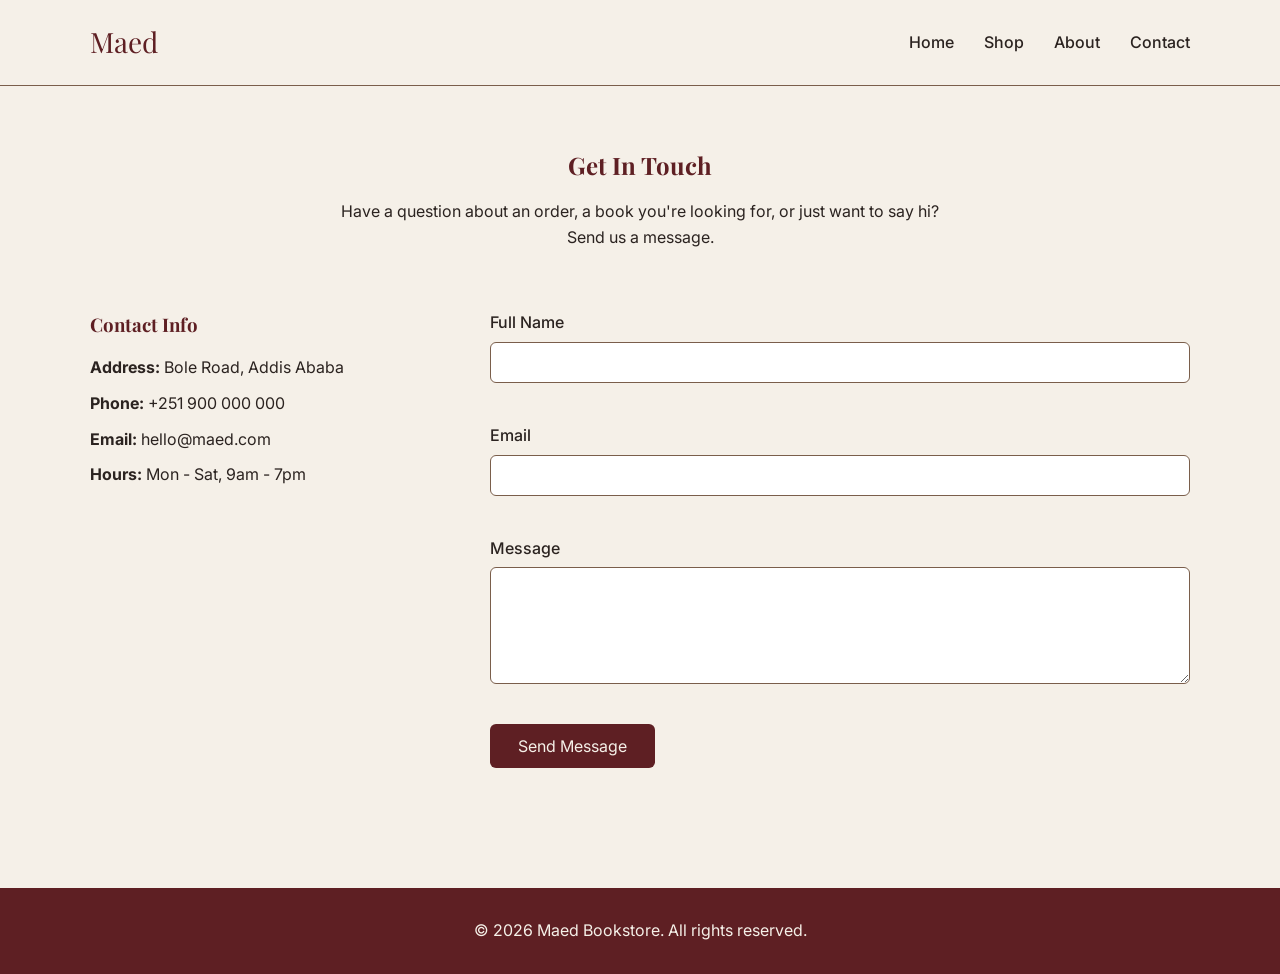
==== contact.html @ 31e7fc3f "updated contact page" ====
<!DOCTYPE html>
<html lang="en">

<head>
    <meta charset="UTF-8">
    <meta name="viewport" content="width=device-width, initial-scale=1.0">
    <title>Contact - Maed</title>

    <link
        href="https://fonts.googleapis.com/css2?family=Inter:wght@400;500;700&family=Playfair+Display:wght@400;600;700&display=swap"
        rel="stylesheet">
    <link rel="stylesheet" href="style.css">
    <link rel="stylesheet" href="contact.css">
</head>

<body>

    <header>
        <nav class="container">
            <div class="logo">Maed</div>
            <ul>
                <li><a href="index.html">Home</a></li>
                <li><a href="shop.html">Shop</a></li>
                <li><a href="about.html">About</a></li>
                <li><a href="contact.html">Contact</a></li>
            </ul>
        </nav>
    </header>

    <main class="container">

        <section class="contact-hero">
            <h1>Get In Touch</h1>
            <p>Have a question about an order, a book you're looking for, or just want to say hi? Send us a message.</p>
        </section>

        <section class="contact-wrapper">

            <div class="contact-info">
                <h3>Contact Info</h3>
                <p><strong>Address:</strong> Bole Road, Addis Ababa</p>
                <p><strong>Phone:</strong> +251 900 000 000</p>
                <p><strong>Email:</strong> hello@maed.com</p>
                <p><strong>Hours:</strong> Mon - Sat, 9am - 7pm</p>
            </div>

            <form id="contactForm" class="contact-form" novalidate>
                <div class="form-group">
                    <label for="name">Full Name</label>
                    <input type="text" id="name" name="name">
                    <span class="error-msg" id="nameError"></span>
                </div>

                <div class="form-group">
                    <label for="email">Email</label>
                    <input type="text" id="email" name="email">
                    <span class="error-msg" id="emailError"></span>
                </div>

                <div class="form-group">
                    <label for="message">Message</label>
                    <textarea id="message" name="message" rows="5"></textarea>
                    <span class="error-msg" id="messageError"></span>
                </div>

                <button type="submit" class="btn">Send Message</button>
            </form>

        </section>

    </main>

    <footer>
        <p>&copy; 2026 Maed Bookstore. All rights reserved.</p>
    </footer>

    <!-- confirmation modal -->
    <div id="successModal" class="modal-overlay">
        <div class="modal-box">
            <h3>Message Sent!</h3>
            <p>Thanks for reaching out, we'll get back to you soon.</p>
            <button id="closeModalBtn" class="btn">Close</button>
        </div>
    </div>

    <script src="contact.js"></script>
</body>

</html>
---- style.css ----
/* Maed - shared styles */

:root {
    --bg: #F5F0E8;
    --primary: #5E1F23;
    --secondary: #7A5E4B;
    --accent: #C9A24B;
    --text: #2B2320;
}

* {
    margin: 0;
    padding: 0;
    box-sizing: border-box;
}

body {
    font-family: 'Inter', sans-serif;
    background-color: var(--bg);
    color: var(--text);
    line-height: 1.6;
}

h1,
h2,
h3,
h4 {
    font-family: 'Playfair Display', serif;
    color: var(--primary);
    margin-bottom: 15px;
}

a {
    text-decoration: none;
    color: var(--text);
}

img {
    max-width: 100%;
    display: block;
}

.container {
    width: 90%;
    max-width: 1100px;
    margin: 0 auto;
}

/* Header / Nav */
header {
    background-color: var(--bg);
    border-bottom: 1px solid var(--secondary);
    padding: 20px 0;
}

nav {
    display: flex;
    justify-content: space-between;
    align-items: center;
}

.logo {
    font-family: 'Playfair Display', serif;
    font-size: 28px;
    color: var(--primary);
}

nav ul {
    list-style: none;
    display: flex;
    gap: 30px;
}

nav ul li a {
    font-weight: 500;
    transition: color 0.3s ease;
}

nav ul li a:hover {
    color: var(--accent);
}

/* Buttons */
.btn {
    display: inline-block;
    background-color: var(--primary);
    color: var(--bg);
    padding: 12px 28px;
    border: none;
    border-radius: 6px;
    cursor: pointer;
    font-family: 'Inter', sans-serif;
    font-size: 16px;
    transition: background-color 0.3s ease, transform 0.2s ease;
}

.btn:hover {
    background-color: var(--accent);
    color: var(--text);
    transform: translateY(-2px);
}

/* Footer */
footer {
    background-color: var(--primary);
    color: var(--bg);
    padding: 30px 0;
    margin-top: 60px;
    text-align: center;
}

footer a {
    color: var(--accent);
}

/* Responsive */
@media (max-width: 768px) {
    nav {
        flex-direction: column;
        gap: 15px;
    }

    nav ul {
        gap: 15px;
        flex-wrap: wrap;
        justify-content: center;
    }
}
---- contact.css ----
/* Contact page specific styles */

.contact-hero {
    padding: 60px 0 20px;
    text-align: center;
}

.contact-hero p {
    max-width: 600px;
    margin: 0 auto;
}

.contact-wrapper {
    display: flex;
    gap: 50px;
    padding: 40px 0 60px;
    flex-wrap: wrap;
}

.contact-info {
    flex: 1;
    min-width: 250px;
}

.contact-info h3 {
    margin-bottom: 15px;
}

.contact-info p {
    margin-bottom: 10px;
}

.contact-form {
    flex: 2;
    min-width: 300px;
}

.form-group {
    margin-bottom: 20px;
    display: flex;
    flex-direction: column;
}

.form-group label {
    margin-bottom: 6px;
    font-weight: 500;
}

.form-group input,
.form-group textarea {
    padding: 10px;
    border: 1px solid var(--secondary);
    border-radius: 6px;
    font-family: 'Inter', sans-serif;
    font-size: 15px;
}

.form-group input:focus,
.form-group textarea:focus {
    outline: none;
    border-color: var(--primary);
}

.error-msg {
    color: #b3261e;
    font-size: 13px;
    min-height: 16px;
    margin-top: 4px;
}

/* Modal */
.modal-overlay {
    display: none;
    position: fixed;
    top: 0;
    left: 0;
    width: 100%;
    height: 100%;
    background: rgba(0, 0, 0, 0.5);
    justify-content: center;
    align-items: center;
}

.modal-overlay.show {
    display: flex;
}

.modal-box {
    background: var(--bg);
    padding: 35px 30px;
    border-radius: 10px;
    text-align: center;
    max-width: 350px;
}

.modal-box h3 {
    margin-bottom: 10px;
}

.modal-box p {
    margin-bottom: 20px;
}

@media (max-width: 768px) {
    .contact-wrapper {
        flex-direction: column;
    }
}
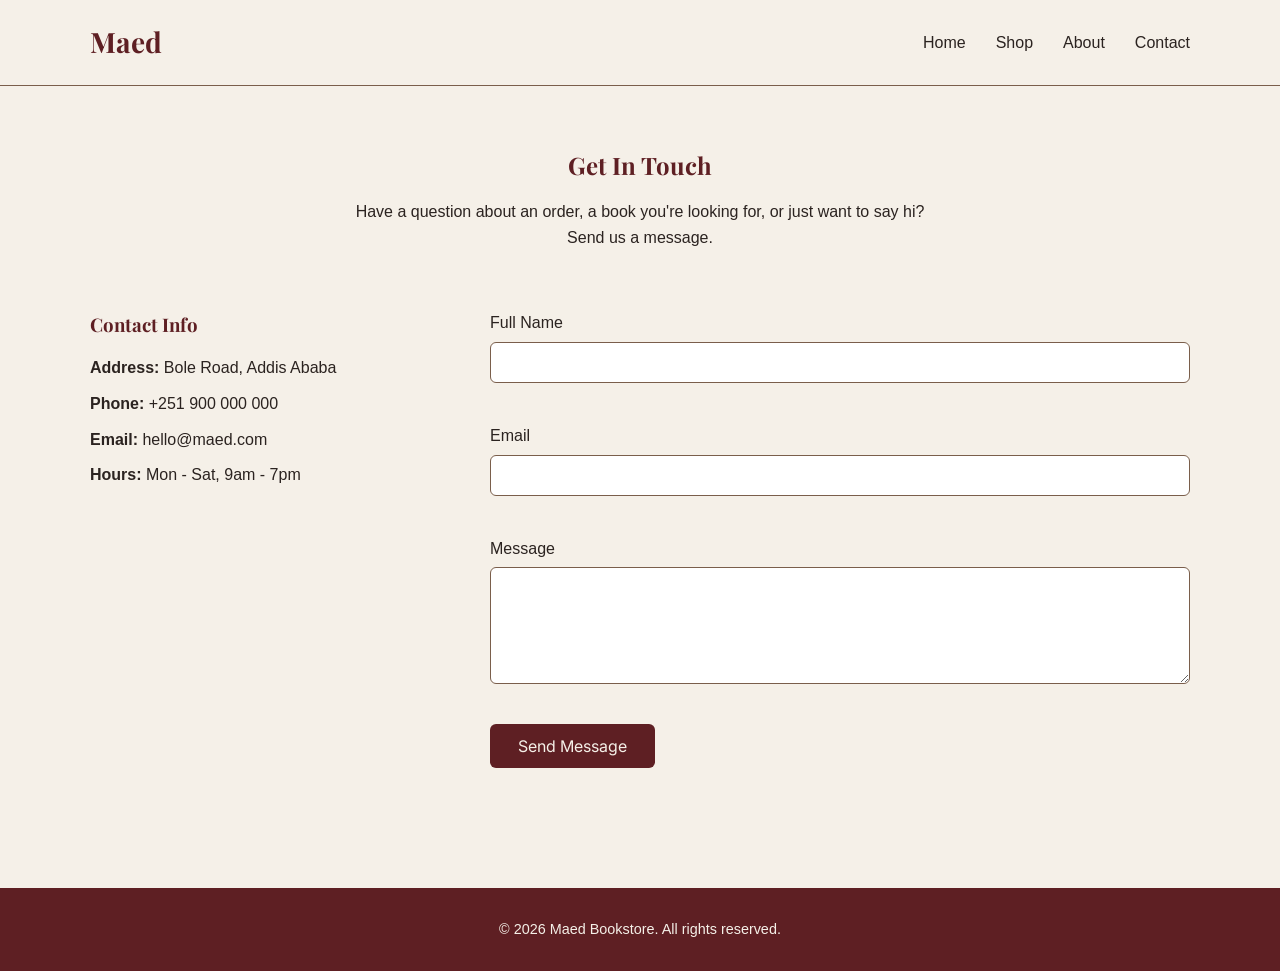
==== commit 1dd6b8f8: "fixed a bug in about and contact page" ====
--- a/contact.html
+++ b/contact.html
@@ -20,7 +20,7 @@
             <div class="logo">Maed</div>
             <ul>
                 <li><a href="index.html">Home</a></li>
-                <li><a href="shop.html">Shop</a></li>
+                <li><a href="catalog.html">Shop</a></li>
                 <li><a href="about.html">About</a></li>
                 <li><a href="contact.html">Contact</a></li>
             </ul>
--- a/style.css
+++ b/style.css
@@ -1,5 +1,355 @@
 /* Maed - shared styles */
-
+/* --- Reset & Variables --- */
+* {
+  margin: 0;
+  padding: 0;
+  box-sizing: border-box;
+  font-family: 'Poppins', sans-serif;
+}
+
+:root {
+  --primary-color: #2C3E50;
+  --accent-color: #D35400;
+  --bg-color: #F8F9FA;
+  --card-bg: #FFFFFF;
+  --text-main: #333333;
+  --text-light: #777777;
+}
+
+body {
+  background-color: var(--bg-color);
+  color: var(--text-main);
+  line-height: 1.6;
+}
+
+/* --- Navigation Bar --- */
+.navbar {
+  display: flex;
+  justify-content: space-between;
+  align-items: center;
+  padding: 20px 8%;
+  background-color: #FFFFFF;
+  box-shadow: 0 2px 10px rgba(0,0,0,0.05);
+  position: sticky;
+  top: 0;
+  z-index: 1000;
+}
+
+.logo {
+  font-family: 'Playfair Display', serif;
+  font-size: 1.8rem;
+  font-weight: 700;
+  color: var(--primary-color);
+}
+
+.logo span {
+  color: var(--accent-color);
+}
+
+.nav-links {
+  list-style: none;
+  display: flex;
+  gap: 30px;
+}
+
+.nav-links a {
+  text-decoration: none;
+  color: var(--text-main);
+  font-weight: 500;
+  transition: color 0.3s ease;
+}
+
+.nav-links a:hover, .nav-links a.active {
+  color: var(--accent-color);
+}
+
+.cart-btn {
+  text-decoration: none;
+  background-color: var(--primary-color);
+  color: white;
+  padding: 8px 16px;
+  border-radius: 20px;
+  font-size: 0.9rem;
+  font-weight: 500;
+  transition: background 0.3s ease;
+}
+
+.cart-btn:hover {
+  background-color: var(--accent-color);
+}
+
+/* --- Hero Section (With Library Background Image) --- */
+.hero {
+  background: linear-gradient(rgba(44, 62, 80, 0.8), rgba(44, 62, 80, 0.85)), 
+              url('https://images.unsplash.com/photo-1507842229499-96851659a721?auto=format&fit=crop&w=1920&q=80') center/cover no-repeat;
+  color: white;
+  text-align: center;
+  padding: 120px 20px;
+}
+
+.hero-content {
+  max-width: 700px;
+  margin: 0 auto;
+}
+
+.hero-content h1 {
+  font-family: 'Playfair Display', serif;
+  font-size: 3rem;
+  margin-bottom: 20px;
+}
+
+.hero-content p {
+  font-size: 1.1rem;
+  margin-bottom: 30px;
+  color: #E2E8F0;
+}
+
+.hero-buttons {
+  display: flex;
+  justify-content: center;
+  gap: 15px;
+}
+
+.btn-primary, .btn-secondary {
+  text-decoration: none;
+  padding: 12px 28px;
+  border-radius: 5px;
+  font-weight: 500;
+  transition: all 0.3s ease;
+}
+
+.btn-primary {
+  background-color: var(--accent-color);
+  color: white;
+}
+
+.btn-primary:hover {
+  background-color: #b54600;
+}
+
+.btn-secondary {
+  background-color: transparent;
+  color: white;
+  border: 2px solid white;
+}
+
+.btn-secondary:hover {
+  background-color: white;
+  color: var(--primary-color);
+}
+
+/* --- Featured & Catalog Sections --- */
+.featured-section {
+  padding: 80px 8%;
+}
+
+.section-title {
+  text-align: center;
+  margin-bottom: 50px;
+}
+
+.section-title h2 {
+  font-family: 'Playfair Display', serif;
+  font-size: 2.2rem;
+  color: var(--primary-color);
+  margin-bottom: 10px;
+}
+
+.section-title p {
+  color: var(--text-light);
+}
+
+.book-grid {
+  display: grid;
+  grid-template-columns: repeat(auto-fit, minmax(280px, 1fr));
+  gap: 30px;
+}
+
+.book-card {
+  background-color: var(--card-bg);
+  border-radius: 8px;
+  overflow: hidden;
+  box-shadow: 0 4px 15px rgba(0,0,0,0.05);
+  transition: transform 0.3s ease;
+  display: flex;
+  flex-direction: column;
+}
+
+.book-card:hover {
+  transform: translateY(-5px);
+}
+
+.book-img-placeholder {
+  height: 200px;
+  background-color: #E9ECEF;
+  display: flex;
+  align-items: center;
+  justify-content: center;
+  font-size: 3rem;
+}
+
+.book-info {
+  padding: 20px;
+  display: flex;
+  flex-direction: column;
+  flex-grow: 1;
+}
+
+.book-info h3 {
+  font-size: 1.2rem;
+  margin-bottom: 5px;
+  color: var(--primary-color);
+}
+
+.author {
+  font-size: 0.9rem;
+  color: var(--text-light);
+  margin-bottom: 15px;
+}
+
+.price {
+  font-weight: 600;
+  color: var(--accent-color);
+  font-size: 1.1rem;
+  margin-bottom: 15px;
+}
+
+.btn-card {
+  margin-top: auto;
+  text-align: center;
+  text-decoration: none;
+  background-color: #F1F3F5;
+  color: var(--primary-color);
+  padding: 8px;
+  border-radius: 4px;
+  font-weight: 500;
+  font-size: 0.9rem;
+  border: none;
+  cursor: pointer;
+  transition: background 0.3s ease;
+}
+
+.btn-card:hover {
+  background-color: var(--primary-color);
+  color: white;
+}
+
+/* --- Catalog Specific Layout & Filters --- */
+.catalog-header {
+  text-align: center;
+  padding: 50px 20px 30px;
+  background-color: #FFFFFF;
+  border-bottom: 1px solid #E9ECEF;
+}
+
+.catalog-header h1 {
+  font-family: 'Playfair Display', serif;
+  font-size: 2.5rem;
+  color: var(--primary-color);
+  margin-bottom: 10px;
+}
+
+.catalog-header p {
+  color: var(--text-light);
+  margin-bottom: 25px;
+}
+
+#search-input {
+  width: 100%;
+  max-width: 450px;
+  padding: 12px 20px;
+  border: 2px solid #E2E8F0;
+  border-radius: 30px;
+  font-size: 1rem;
+  outline: none;
+  transition: border-color 0.3s ease;
+}
+
+#search-input:focus {
+  border-color: var(--accent-color);
+}
+
+.catalog-layout {
+  display: flex;
+  gap: 40px;
+  padding: 50px 8%;
+  align-items: flex-start;
+}
+
+.filter-sidebar {
+  width: 250px;
+  background: white;
+  padding: 25px;
+  border-radius: 8px;
+  box-shadow: 0 4px 15px rgba(0,0,0,0.05);
+  flex-shrink: 0;
+}
+
+.filter-sidebar h3 {
+  font-size: 1.1rem;
+  color: var(--primary-color);
+  margin-bottom: 20px;
+  border-bottom: 2px solid #F1F3F5;
+  padding-bottom: 10px;
+}
+
+.filter-list {
+  list-style: none;
+  display: flex;
+  flex-direction: column;
+  gap: 10px;
+}
+
+.filter-btn {
+  width: 100%;
+  text-align: left;
+  background: none;
+  border: none;
+  padding: 10px 15px;
+  border-radius: 5px;
+  font-size: 0.95rem;
+  color: var(--text-main);
+  cursor: pointer;
+  transition: all 0.3s ease;
+}
+
+.filter-btn:hover, .filter-btn.active {
+  background-color: var(--primary-color);
+  color: white;
+}
+
+.catalog-grid-container {
+  flex-grow: 1;
+}
+
+.no-results {
+  text-align: center;
+  padding: 50px;
+  color: var(--text-light);
+  font-size: 1.1rem;
+}
+
+/* --- Footer --- */
+footer {
+  text-align: center;
+  padding: 30px;
+  background-color: var(--primary-color);
+  color: white;
+  font-size: 0.9rem;
+}
+
+/* --- Responsive Media Queries --- */
+@media (max-width: 768px) {
+  .catalog-layout {
+    flex-direction: column;
+  }
+  .filter-sidebar {
+    width: 100%;
+  }
+  .hero-content h1 {
+    font-size: 2.2rem;
+  }
+}
 :root {
     --bg: #F5F0E8;
     --primary: #5E1F23;
